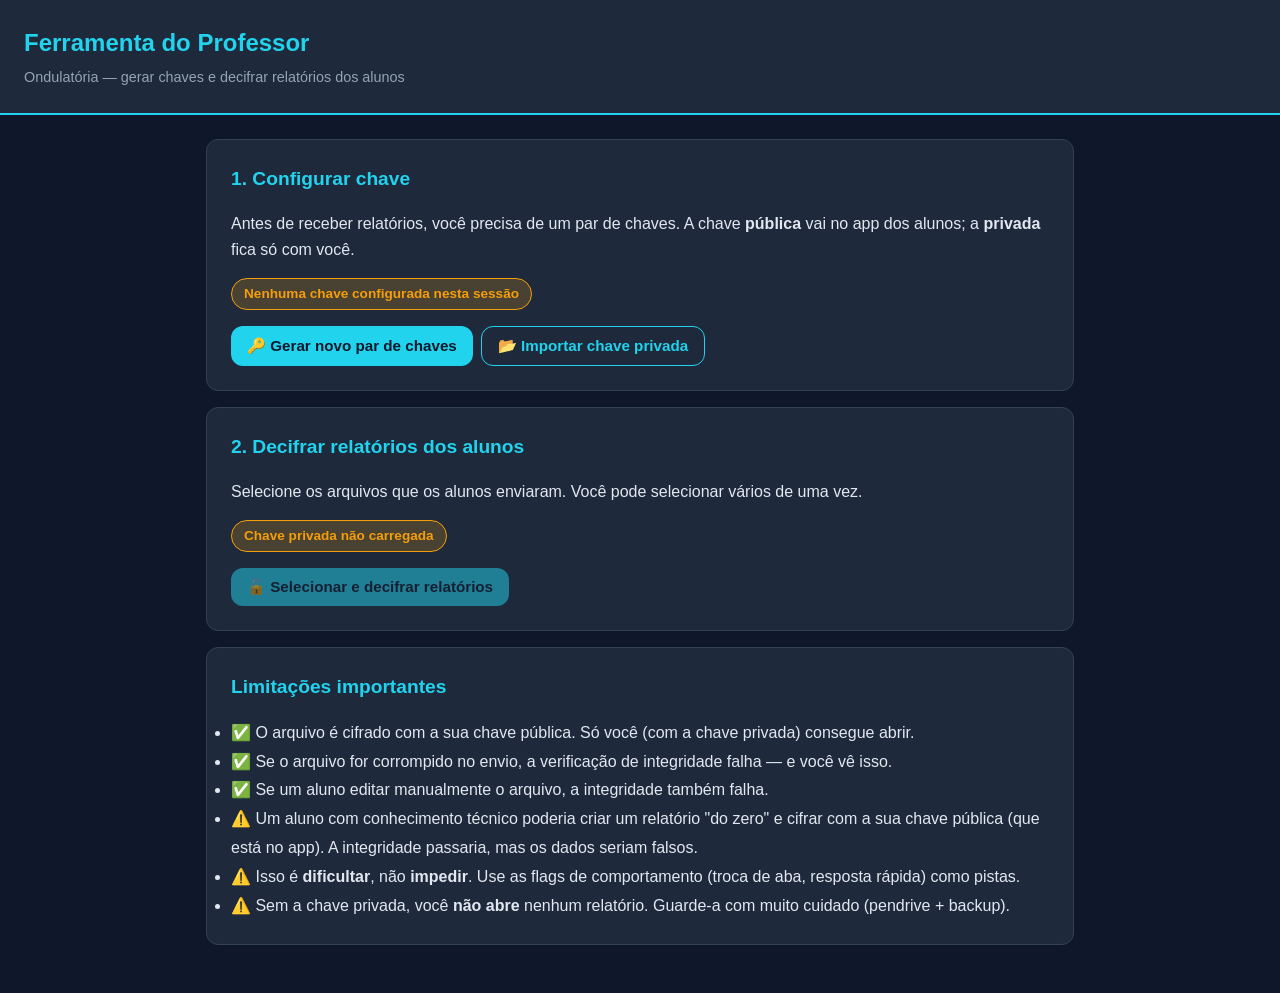
==== professor.html @ 42ef3b85 "Adiciona projeto Ondulatória com correções validadas Trilhas, quiz, flashcards, diário sonoro, labor" ====
<!DOCTYPE html>
<html lang="pt-BR">
<head>
  <meta charset="UTF-8">
  <meta name="viewport" content="width=device-width, initial-scale=1.0">
  <link rel="icon" href="data:image/svg+xml,%3Csvg xmlns='http://www.w3.org/2000/svg' viewBox='0 0 32 32'%3E%3Crect width='32' height='32' fill='%230F172A'/%3E%3Cpath d='M0,16 Q4,8 8,16 T16,16 T24,16 T32,16' fill='none' stroke='%2322D3EE' stroke-width='2.5'/%3E%3C/svg%3E">
  <title>Ferramenta do Professor — Ondulatória</title>
  <link rel="stylesheet" href="css/professor.css">
</head>
<body>
  <!-- CSP removida deliberadamente: esta é uma ferramenta local do professor,
       sem input de terceiros perigoso. Todos os dados decifrados passam por
       escapeHtml antes de renderizar. A remoção permite que o aviso de
       file:// funcione por script clássico externo. -->
  <div id="aviso-file" hidden>
    ⚠️ Esta página precisa ser aberta por um servidor HTTP.
    Rode <code>python -m http.server 8000</code> na pasta do projeto e acesse
    <code>http://localhost:8000/professor.html</code>.
  </div>

  <header>
    <h1>Ferramenta do Professor</h1>
    <p class="subtitulo">Ondulatória — gerar chaves e decifrar relatórios dos alunos</p>
  </header>

  <main id="main-prof">
    <section class="card">
      <h2>1. Configurar chave</h2>
      <p>Antes de receber relatórios, você precisa de um par de chaves. A chave <strong>pública</strong> vai no app dos alunos; a <strong>privada</strong> fica só com você.</p>
      <div class="estado" id="estado-chave">
        <span class="badge badge-aviso">Nenhuma chave configurada nesta sessão</span>
      </div>
      <div class="btn-grupo">
        <button class="btn" id="btn-gerar">🔑 Gerar novo par de chaves</button>
        <button class="btn btn-secundario" id="btn-importar">📂 Importar chave privada</button>
        <input type="file" id="input-privada" accept=".json" style="display:none">
      </div>
    </section>

    <section class="card" id="card-publica" hidden>
      <h2>Chave pública</h2>
      <p>Copie o conteúdo abaixo e cole em <code>js/chave-publica.js</code> no repositório do app — ou baixe o arquivo já pronto:</p>
      <div class="codigo-bloco">
        <pre id="publica-valor"></pre>
        <button class="btn btn-pequeno" id="btn-copiar">Copiar</button>
      </div>
      <div class="btn-grupo">
        <button class="btn btn-secundario" id="btn-baixar-chave-publica">⬇ Baixar chave-publica.js</button>
      </div>
      <p class="aviso-privacidade">Esta chave é pública. Compartilhá-la não compromete nada.</p>
    </section>

    <section class="card" id="card-privada" hidden>
      <h2>Chave privada</h2>
      <p class="aviso-perigo">⚠️ <strong>Guarde com muito cuidado.</strong> Sem esta chave, você não consegue abrir os relatórios enviados. Nunca compartilhe.</p>
      <div class="btn-grupo">
        <button class="btn" id="btn-baixar-privada">⬇ Baixar chave privada (.json)</button>
      </div>
    </section>

    <section class="card">
      <h2>2. Decifrar relatórios dos alunos</h2>
      <p>Selecione os arquivos que os alunos enviaram. Você pode selecionar vários de uma vez.</p>
      <div class="estado" id="estado-privada">
        <span class="badge badge-aviso">Chave privada não carregada</span>
      </div>
      <div class="btn-grupo">
        <button class="btn" id="btn-decriptar" disabled>🔓 Selecionar e decifrar relatórios</button>
        <input type="file" id="input-relatorios" accept=".json" multiple style="display:none">
      </div>
    </section>

    <section class="card" id="card-resultados" hidden>
      <h2>Relatórios decifrados</h2>
      <div class="btn-grupo">
        <button class="btn btn-secundario" id="btn-exportar-csv">⬇ Exportar CSV (planilha)</button>
        <button class="btn btn-secundario" id="btn-limpar">🗑 Limpar</button>
      </div>
      <div id="lista-relatorios"></div>
    </section>

    <section class="card">
      <h2>Limitações importantes</h2>
      <ul style="line-height:1.8">
        <li>✅ O arquivo é cifrado com a sua chave pública. Só você (com a chave privada) consegue abrir.</li>
        <li>✅ Se o arquivo for corrompido no envio, a verificação de integridade falha — e você vê isso.</li>
        <li>✅ Se um aluno editar manualmente o arquivo, a integridade também falha.</li>
        <li>⚠️ Um aluno com conhecimento técnico poderia criar um relatório "do zero" e cifrar com a sua chave pública (que está no app). A integridade passaria, mas os dados seriam falsos.</li>
        <li>⚠️ Isso é <strong>dificultar</strong>, não <strong>impedir</strong>. Use as flags de comportamento (troca de aba, resposta rápida) como pistas.</li>
        <li>⚠️ Sem a chave privada, você <strong>não abre</strong> nenhum relatório. Guarde-a com muito cuidado (pendrive + backup).</li>
      </ul>
    </section>
  </main>

  <script src="js/file-check.js"></script>
  <script type="module" src="js/professor.js"></script>
</body>
</html>
---- css/professor.css ----
:root {
  --bg: #0F172A;
  --bg-elev: #1E293B;
  --texto: #E2E8F0;
  --texto-fraco: #94A3B8;
  --ciano: #22D3EE;
  --ambar: #F59E0B;
  --sucesso: #10B981;
  --erro: #EF4444;
  --borda: #334155;
  --raio: 12px;
  --esp-1: 8px;
  --esp-2: 16px;
  --esp-3: 24px;
  --esp-4: 32px;
}

* { box-sizing: border-box; margin: 0; padding: 0; }
html, body { background: var(--bg); color: var(--texto); font-family: -apple-system, "Segoe UI", Roboto, sans-serif; font-size: 16px; line-height: 1.6; min-height: 100vh; }

header { padding: var(--esp-3); border-bottom: 2px solid var(--ciano); background: var(--bg-elev); margin-bottom: var(--esp-3); }
header h1 { color: var(--ciano); font-size: 1.5rem; margin-bottom: 4px; }
.subtitulo { color: var(--texto-fraco); font-size: 0.9rem; }

main { max-width: 900px; margin: 0 auto; padding: 0 var(--esp-2) var(--esp-4); }

#aviso-file { background: var(--erro); color: white; padding: var(--esp-2); text-align: center; font-weight: 700; font-size: 0.9rem; }
#aviso-file code { background: rgba(0, 0, 0, 0.3); padding: 2px 6px; border-radius: 4px; }

.card { background: var(--bg-elev); border: 1px solid var(--borda); border-radius: var(--raio); padding: var(--esp-3); margin-bottom: var(--esp-2); }
.card h2 { color: var(--ciano); font-size: 1.2rem; margin-bottom: var(--esp-2); }
.card h4 { color: var(--texto); font-size: 1rem; margin: var(--esp-2) 0 var(--esp-1); }
.card p { margin-bottom: var(--esp-2); }
.card code { background: var(--bg); padding: 2px 6px; border-radius: 4px; font-size: 0.9em; color: var(--ambar); }

.btn { display: inline-block; padding: 10px 16px; background: var(--ciano); color: #0F172A; border: none; border-radius: var(--raio); font-size: 0.95rem; font-weight: 700; cursor: pointer; font-family: inherit; transition: 200ms ease; }
.btn:hover:not(:disabled) { transform: translateY(-1px); }
.btn:disabled { opacity: 0.5; cursor: not-allowed; }
.btn-secundario { background: transparent; color: var(--ciano); border: 1px solid var(--ciano); }
.btn-pequeno { padding: 6px 12px; font-size: 0.85rem; }
.btn-grupo { display: flex; flex-wrap: wrap; gap: var(--esp-1); margin-top: var(--esp-2); }

.estado { margin: var(--esp-2) 0; }
.badge { display: inline-block; padding: 4px 12px; border-radius: 999px; font-size: 0.85rem; font-weight: 600; }
.badge-aviso { background: rgba(245, 158, 11, 0.2); color: var(--ambar); border: 1px solid var(--ambar); }
.badge-ok { background: rgba(16, 185, 129, 0.2); color: var(--sucesso); border: 1px solid var(--sucesso); }
.badge-erro { background: rgba(239, 68, 68, 0.2); color: var(--erro); border: 1px solid var(--erro); }

.codigo-bloco { position: relative; background: var(--bg); border: 1px solid var(--borda); border-radius: var(--raio); padding: var(--esp-2); margin: var(--esp-2) 0; }
.codigo-bloco pre { font-family: 'Courier New', monospace; font-size: 0.75rem; color: var(--texto); word-break: break-all; white-space: pre-wrap; max-height: 200px; overflow-y: auto; margin-bottom: var(--esp-1); }

.aviso-privacidade { font-size: 0.85rem; color: var(--texto-fraco); padding: var(--esp-1) var(--esp-2); border-left: 3px solid var(--ciano); background: rgba(34, 211, 238, 0.05); border-radius: 0 6px 6px 0; margin-top: var(--esp-2); }
.aviso-perigo { font-size: 0.9rem; color: var(--erro); padding: var(--esp-2); border-left: 3px solid var(--erro); background: rgba(239, 68, 68, 0.1); border-radius: 0 6px 6px 0; margin: var(--esp-2) 0; }

.relatorio { background: var(--bg); border: 1px solid var(--borda); border-radius: var(--raio); padding: var(--esp-2); margin-bottom: var(--esp-2); }
.relatorio.erro { border-left: 4px solid var(--erro); }
.relatorio-header { display: flex; justify-content: space-between; align-items: center; margin-bottom: var(--esp-1); flex-wrap: wrap; gap: var(--esp-1); }
.relatorio-header strong { color: var(--ciano); font-size: 1.1rem; }
.relatorio-info { display: flex; flex-wrap: wrap; gap: var(--esp-2); font-size: 0.85rem; color: var(--texto-fraco); margin-bottom: var(--esp-2); padding-bottom: var(--esp-1); border-bottom: 1px solid var(--borda); }
.relatorio-bloco ul { list-style: none; padding-left: 0; }
.relatorio-bloco li { padding: 4px 0; font-size: 0.9rem; }
.relatorio details { margin-top: var(--esp-1); }
.relatorio details summary { cursor: pointer; padding: 4px 0; color: var(--ambar); }
.relatorio details ul { margin-top: var(--esp-1); margin-left: var(--esp-2); }
.relatorio details li { font-size: 0.85rem; color: var(--texto-fraco); }
.ok-msg { color: var(--sucesso); font-size: 0.9rem; }

.relatorio-bloco h4 { font-size: 0.95rem; color: var(--ciano); margin: 12px 0 6px; text-transform: uppercase; letter-spacing: 0.5px; }
.relatorio-bloco details summary { cursor: pointer; color: var(--ambar); margin-bottom: 8px; }
.relatorio-bloco ul { padding-left: 16px; }

[hidden] { display: none !important; }

@media (prefers-reduced-motion: reduce) { * { transition: none !important; } }
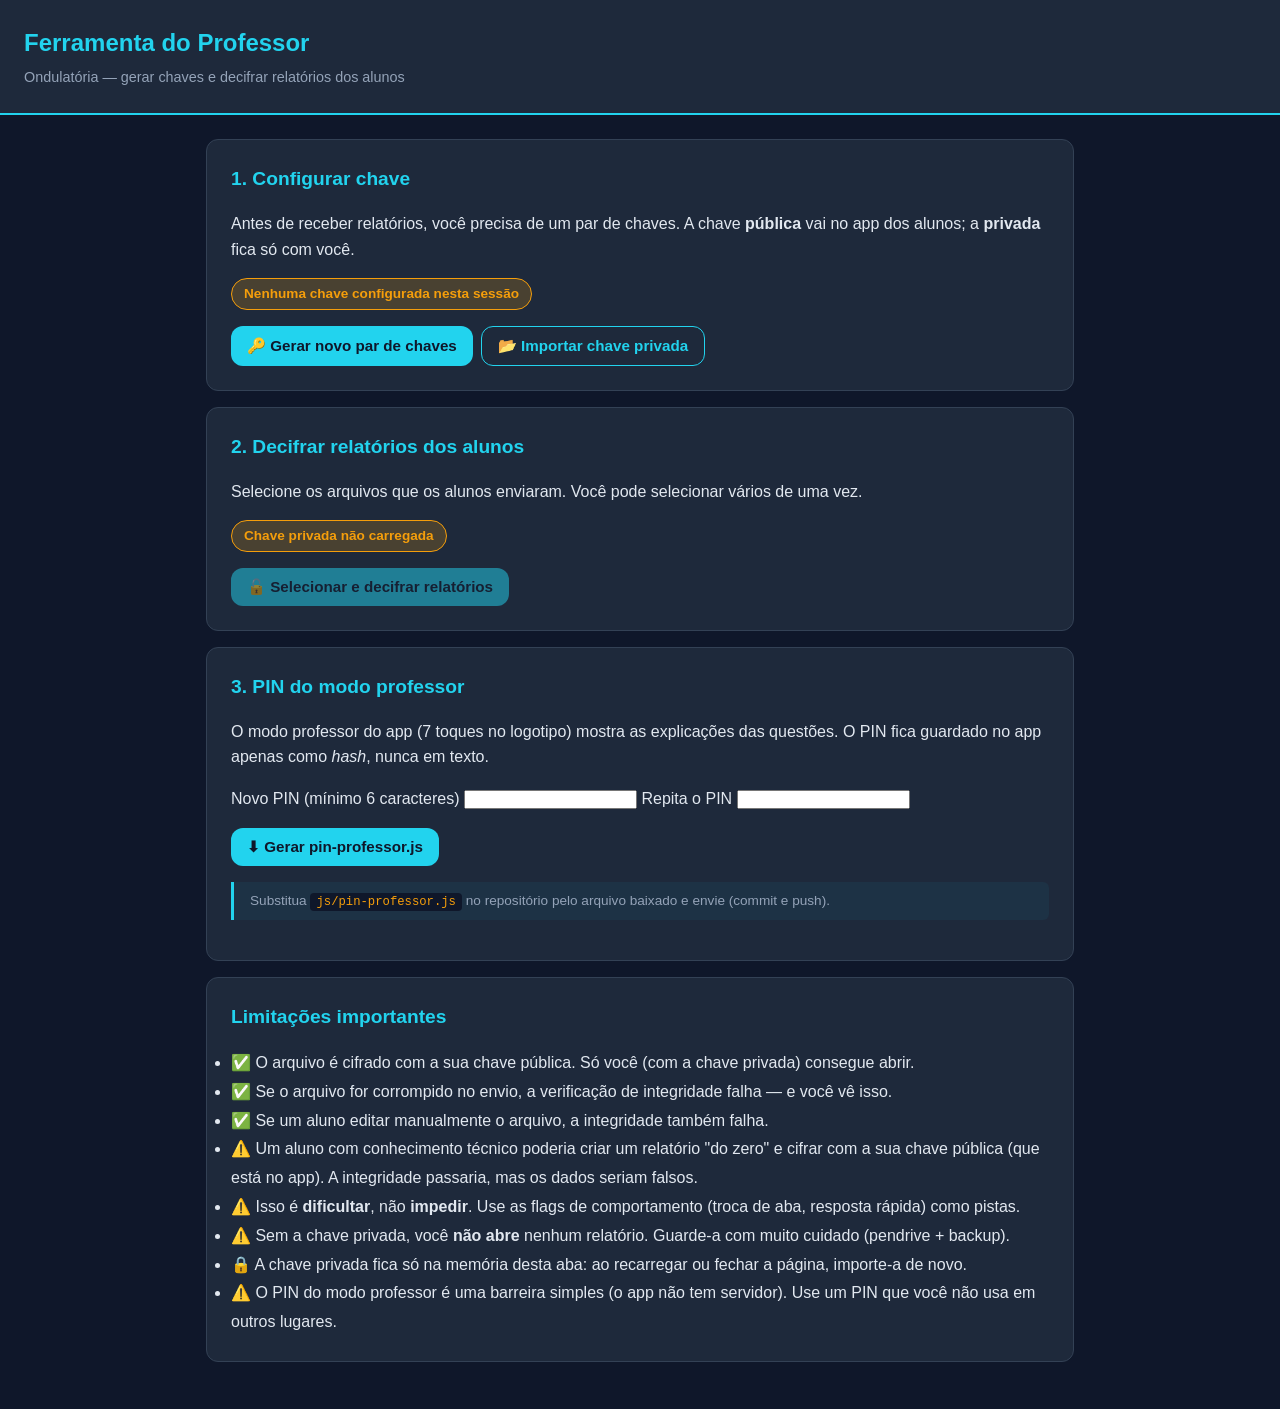
==== commit 5f13203a: "Fase 1: corrige bugs, reforça a segurança e limpa o código Segurança - Backup importado passa por va" ====
--- a/professor.html
+++ b/professor.html
@@ -3,15 +3,14 @@
 <head>
   <meta charset="UTF-8">
   <meta name="viewport" content="width=device-width, initial-scale=1.0">
+  <meta http-equiv="Content-Security-Policy"
+        content="default-src 'self'; img-src 'self' data:; style-src 'self' 'unsafe-inline'; script-src 'self'; connect-src 'self'; font-src 'self'; object-src 'none'; base-uri 'self'; form-action 'self'">
+  <meta name="referrer" content="no-referrer">
   <link rel="icon" href="data:image/svg+xml,%3Csvg xmlns='http://www.w3.org/2000/svg' viewBox='0 0 32 32'%3E%3Crect width='32' height='32' fill='%230F172A'/%3E%3Cpath d='M0,16 Q4,8 8,16 T16,16 T24,16 T32,16' fill='none' stroke='%2322D3EE' stroke-width='2.5'/%3E%3C/svg%3E">
   <title>Ferramenta do Professor — Ondulatória</title>
   <link rel="stylesheet" href="css/professor.css">
 </head>
 <body>
-  <!-- CSP removida deliberadamente: esta é uma ferramenta local do professor,
-       sem input de terceiros perigoso. Todos os dados decifrados passam por
-       escapeHtml antes de renderizar. A remoção permite que o aviso de
-       file:// funcione por script clássico externo. -->
   <div id="aviso-file" hidden>
     ⚠️ Esta página precisa ser aberta por um servidor HTTP.
     Rode <code>python -m http.server 8000</code> na pasta do projeto e acesse
@@ -80,6 +79,19 @@
     </section>
 
     <section class="card">
+      <h2>3. PIN do modo professor</h2>
+      <p>O modo professor do app (7 toques no logotipo) mostra as explicações das questões. O PIN fica guardado no app apenas como <em>hash</em>, nunca em texto.</p>
+      <form id="form-pin" class="form-pin" autocomplete="off">
+        <label for="pin-novo">Novo PIN (mínimo 6 caracteres)</label>
+        <input id="pin-novo" type="password" minlength="6" maxlength="64" required>
+        <label for="pin-conf">Repita o PIN</label>
+        <input id="pin-conf" type="password" minlength="6" maxlength="64" required>
+        <div class="btn-grupo"><button class="btn" type="submit">⬇ Gerar pin-professor.js</button></div>
+      </form>
+      <p class="aviso-privacidade">Substitua <code>js/pin-professor.js</code> no repositório pelo arquivo baixado e envie (commit e push).</p>
+    </section>
+
+    <section class="card">
       <h2>Limitações importantes</h2>
       <ul style="line-height:1.8">
         <li>✅ O arquivo é cifrado com a sua chave pública. Só você (com a chave privada) consegue abrir.</li>
@@ -88,6 +100,8 @@
         <li>⚠️ Um aluno com conhecimento técnico poderia criar um relatório "do zero" e cifrar com a sua chave pública (que está no app). A integridade passaria, mas os dados seriam falsos.</li>
         <li>⚠️ Isso é <strong>dificultar</strong>, não <strong>impedir</strong>. Use as flags de comportamento (troca de aba, resposta rápida) como pistas.</li>
         <li>⚠️ Sem a chave privada, você <strong>não abre</strong> nenhum relatório. Guarde-a com muito cuidado (pendrive + backup).</li>
+        <li>🔒 A chave privada fica só na memória desta aba: ao recarregar ou fechar a página, importe-a de novo.</li>
+        <li>⚠️ O PIN do modo professor é uma barreira simples (o app não tem servidor). Use um PIN que você não usa em outros lugares.</li>
       </ul>
     </section>
   </main>
